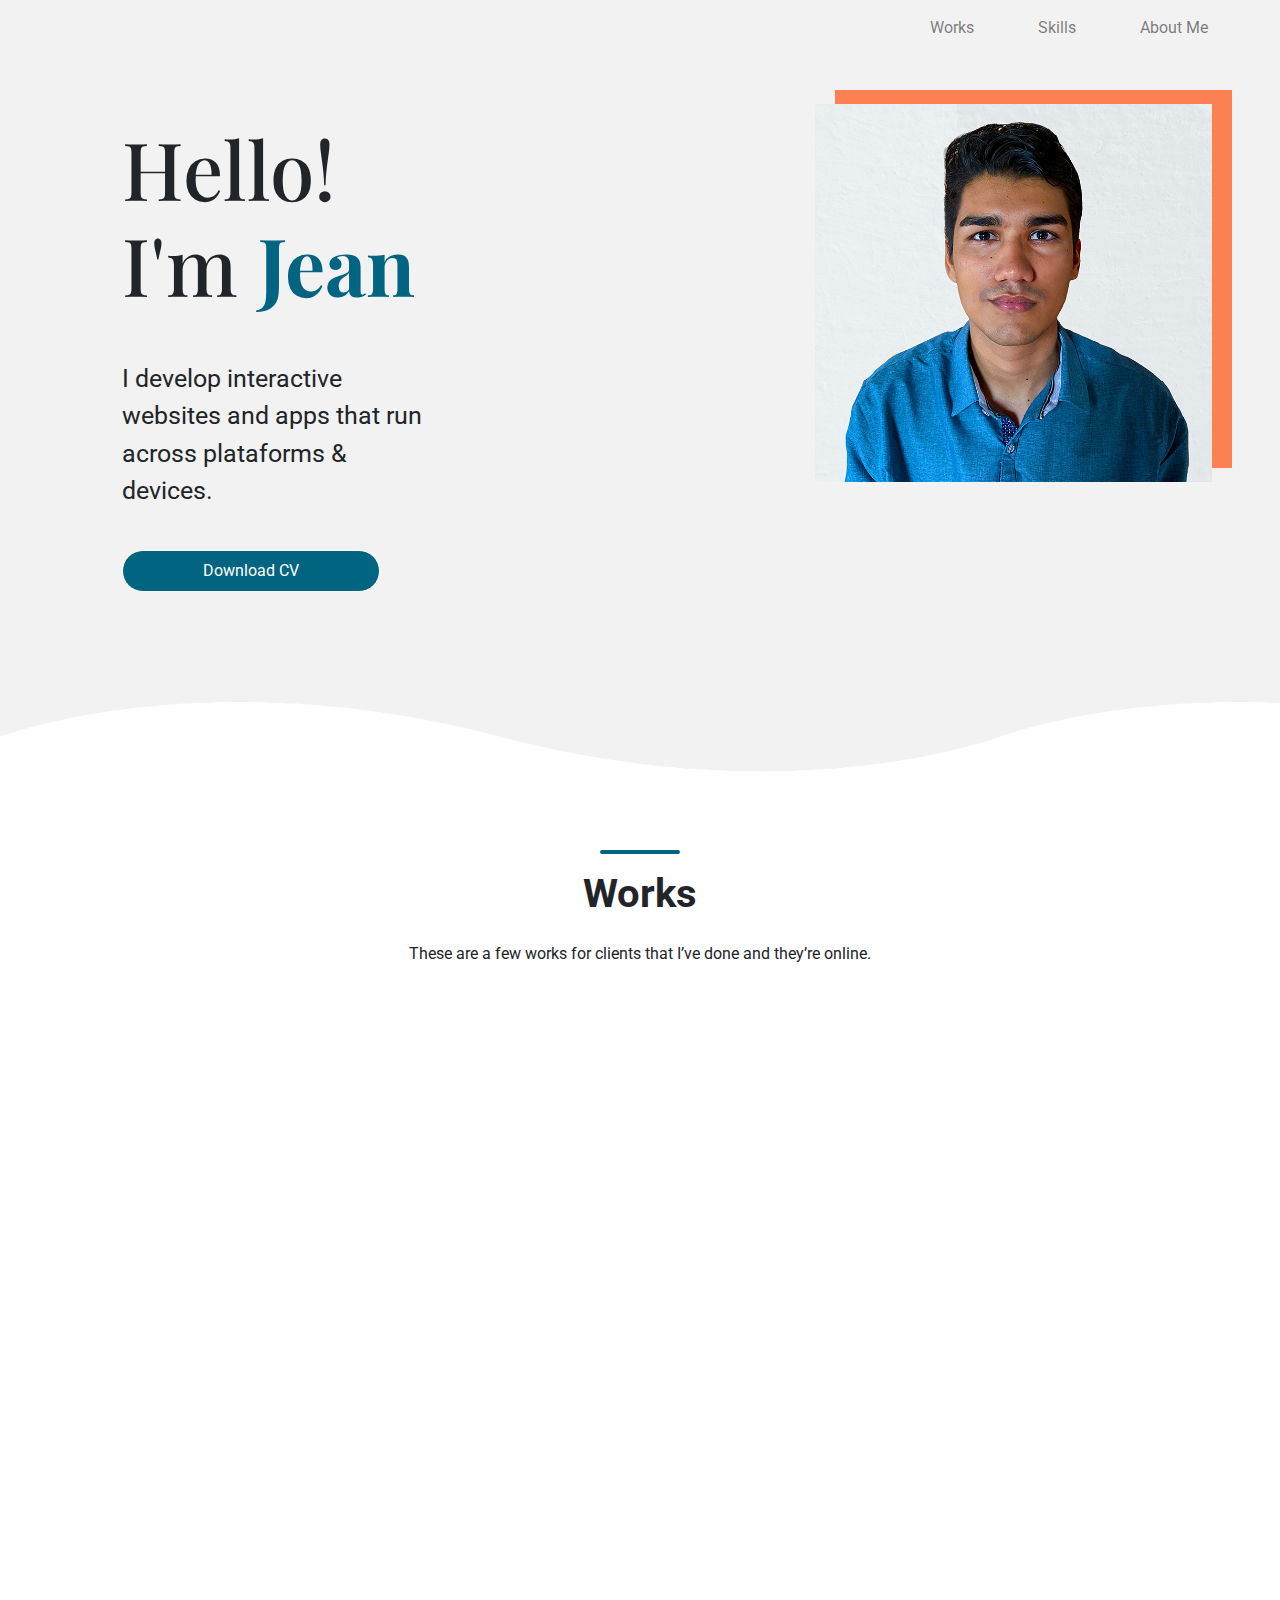
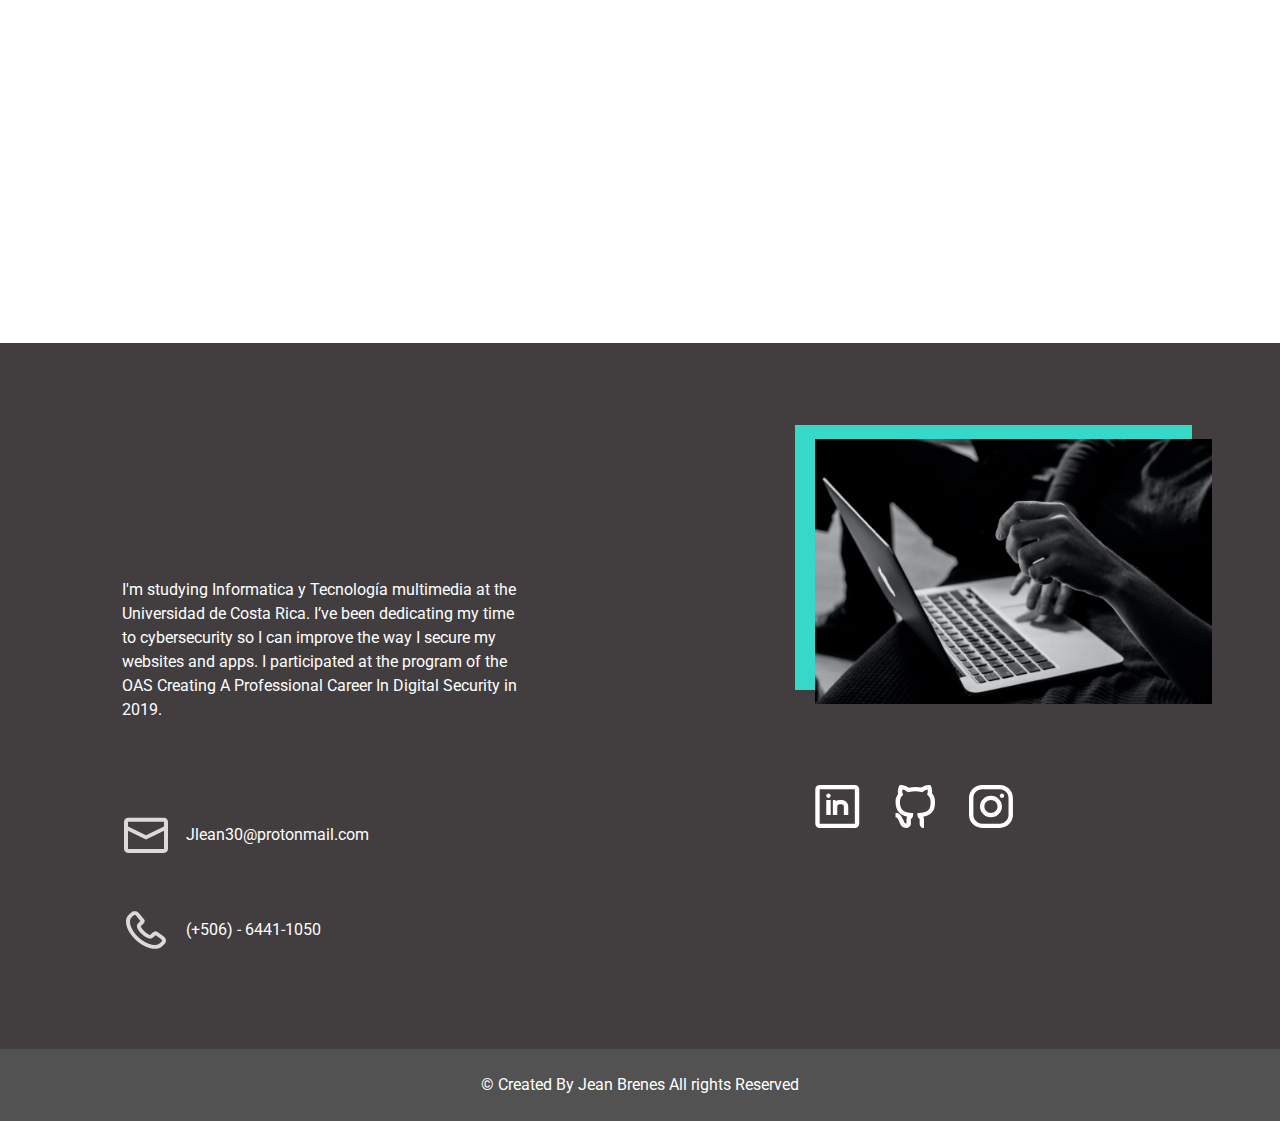
==== public/index.html @ 35220d1b "firebase hosting added" ====
<!DOCTYPE html>
<html lang="en">
<head>
  <meta charset="UTF-8" />
  <meta name="viewport" content="width=device-width, initial-scale=1.0" />
  <meta http-equiv="X-UA-Compatible" content="ie=edge" />
  <meta name="”robots”" content="index, follow" />
  <meta name="author" content="Jean Brenes" />
  <meta name="description"
    content="This is my portfolio website, my name is Jean Brenes and I'm a web and apps developer" />
  <link rel="stylesheet"  href="https://stackpath.bootstrapcdn.com/bootstrap/4.3.1/css/bootstrap.min.css" />
  <link rel="stylesheet"  href="https://cdnjs.cloudflare.com/ajax/libs/animate.css/3.7.2/animate.min.css" />
  <link rel="stylesheet" href="./styles/main.min.css" />
  <title>Jean Brenes - Portfolio</title>

<body>
  <header>
    <nav class="navbar navbar-expand-lg navbar-light">
      <button class="navbar-toggler" type="button" data-toggle="collapse" data-target="#navbarNav"
        aria-controls="navbarNav" aria-expanded="false" aria-label="Toggle navigation">
        <span class="navbar-toggler-icon"></span>
      </button>
      <div class="collapse navbar-collapse flex-row-reverse" id="navbarNav">
        <ul class="navbar-nav">
          <li class="nav-item mr-5">
            <a class="nav-link" href="#works">Works</a>
          </li>
          <li class="nav-item mr-5">
            <a class="nav-link" href="#skills">Skills</a>
          </li>
          <li class="nav-item mr-5">
            <a class="nav-link" href="#aboutme">About Me</a>
          </li>
        </ul>
      </div>
    </nav>
    <section class="container-fluid wow fadeIn">
      <div class="row flex-wrap mt-5 pb-5">
        <div class="order-2 order-md-1 col-12 col-md-6 justify-content-md-start offset-md-1">
          <div class="portfolio-name">
            <div>
              <div class="d-sm-none position-absolute dot"></div>
              <h1 class="position-relative text-left p-3 p-md-0 mt-3">
                Hello! <br />
                I'm <span>Jean</span>
              </h1>
            </div>

            <p class="col-12 col-md-8 col-lg-6 p-sm-3 p-md-0 mt-2 mt-md-5 text-left">
              I develop interactive websites and apps that run across
              plataforms & devices.
            </p>
            <div class="text-center text-md-left">
              <a href="./documents/jeanbrenescv.pdf" class="mt-4 btn btn-primary ">Download CV</a>
            </div>
          </div>
        </div>
        <div class="order-1 order-md-2 col-10 col-md-4 mx-auto">
          <div>
            <img src="./assets/profile.jpg" class="img-fluid box-orange" alt="portrait image" />
          </div>
        </div>
      </div>
    </section>
    <div class="header-wave">
      <div class="wave"></div>
    </div>
  </header>
  <section class="container-fluid works-section" id="works">
    <div class="mt-5">
      <h2 class="text-center section-title">Works</h2>
      <p class="col-10 col-md-8 col-lg-6 text-center mx-auto mt-4">
        These are a few works for clients that I’ve done and they’re online.
      </p>
    </div>
    <div class="container-fluid cards-section mt-5 mx-auto pb-5">
      <div class="row justify-content-center">
        <div class="card-deck flex-wrap">
          <div class="col-sm-12 col-md-6 col-lg-4 card-works wow fadeIn" data-wow-duration="1s">
            <a href="https://barberiaclandestina.com">
              <div class="col-sm-12 card m-0 mb-4">
                <img class="card-img-top" src="./assets/barberia.jpg" alt="barberia clandestina project" />
                <div class="card-body p-3 pt-3 text-center">
                  <h5 class="card-title">Barberia Clandestina</h5>
                </div>
              </div>
            </a>
          </div>
          <div class="col-sm-12 col-md-6 col-lg-4 card-works wow fadeIn" data-wow-duration="1s">
            <a href="http://18.189.146.142/">
              <div class="col-sm-12 card m-0 mb-4 shadow-lg-none" data-wow-duration="1s">
                <img class="card-img-top" src="./assets/itm.jpg" alt="Itm website project" />
                <div class="card-body p-3 pt-3 text-center">
                  <h5 class="card-title">ITM Website</h5>
                </div>
              </div>
            </a>
          </div>
          <div class="col-sm-12 col-md-12 col-lg-4 card-works wow fadeIn" data-wow-duration="1s">
            <a href="https://gusticoslomel.com">
              <div class="col-sm-12 card m-0 mb-4 shadow-lg-none">
                <img class="card-img-top" src="./assets/gusticos.jpg" alt="barberia clandestina project" />
                <div class="card-body p-3 pt-3 text-center">
                  <h5 class="card-title">Gusticos Lomel Restaurant</h5>
                </div>
              </div>
            </a>
          </div>
        </div>
      </div>
    </div>
  </section>
  <section class="container-fluid skills-section py-5 wow slideInUp" id="skills">
    <h2 class="text-center section-title section-title--orange">Skills</h2>
    <div class="container d-flex justify-content-lg-center col-sm-10 col-md-10 flex-wrap mt-5 pb-2">
      <div class="col-6 col-sm-6 col-md-3 col-lg-2 skills-item item-hover">
        <button>
          <img src="./assets/html.svg" alt="html5 icon" class="w-100 p-2" />
        </button>
      </div>
      <div class="col-6 col-sm-6 col-md-3 col-lg-2 skills-item item-hover">
        <button>
          <img src="./assets/css3-alt-brands.svg" alt="css3 icon" class="w-100" />
        </button>
      </div>
      <div class="col-6 col-sm-6 col-md-3 col-lg-2 skills-item item-hover">
        <button>
          <img src="./assets/node-js-brands.svg" alt="nodejs icon" class="w-100" />
        </button>
      </div>
      <div class="col-6 col-sm-6 col-md-3 col-lg-2 skills-item item-hover">
        <button>
          <img src="./assets/laravel-brands.svg" alt="laravel icon" class="w-100" />
        </button>
      </div>
      <div class="col-6 col-sm-6 col-md-3 col-lg-2 mr-lg-3 skills-item item-hover">
        <button>
          <img src="./assets/linux-brands.svg" alt="linux icon" class="w-100" />
        </button>
      </div>
      <div class="col-6 col-sm-6 col-md-3 col-lg-2 skills-item item-hover">
        <button>
          <img src="./assets/js-brands.svg" alt="javascript icon" class="w-100" />
        </button>
      </div>
      <div class="col-6 col-sm-6 col-md-3 col-lg-2 skills-item item-hover">
        <button>
          <img src="./assets/wordpress.svg" alt="wordpress icon" class="w-100" />
        </button>
      </div>
      <div class="col-6 col-sm-6 col-md-3 col-lg-2 skills-item item-hover">
        <button>
          <img src="./assets/react-brands.svg" alt="react icon" class="w-100" />
        </button>
      </div>
      <div class="col-6 col-sm-6 col-md-3 col-lg-2 skills-item item-hover">
        <button>
          <img src="./assets/php-brands.svg" alt="php icon" class="w-100" />
        </button>
      </div>
      <div class="col-6 col-sm-6 col-md-3 col-lg-2 skills-item item-hover">
        <button>
          <img src="./assets/drupal-brands.svg" alt="drupal icon" class="w-100" />
        </button>
      </div>
    </div>
  </section>
  <footer>
    <section class="container-fluid aboutme-section py-5" id="aboutme">
      <div class="row flex-wrap mt-5 pb-5">
        <div class="order-2 order-lg-0 col-12 col-md-12 col-lg-6 justify-content-md-start offset-md-1">
          <h2 class="text-md-left p-3 p-lg-0 mt-4 wow fadeIn">
            About Me
          </h2>
          <p class="col-12 col-md-8 col-lg-8 p-sm-3 p-md-0 mt-md-5 text-left">
            I'm studying Informatica y Tecnología multimedia at the
            Universidad de Costa Rica. I’ve been dedicating my time to
            cybersecurity so I can improve the way I secure my websites and
            apps. I participated at the program of the OAS Creating A
            Professional Career In Digital Security in 2019.
          </p>
          <h3 class="text-left p-3 p-lg-0 wow fadeIn mt-4">
            Contact me
          </h3>
          <div class="d-flex flex-wrap aboutme-contacme">
            <div class="col-10 mb-5 mt-4 p-3 p-lg-0">
              <a href="mailto:jlean30@protonmail.com" class="flex-row d-flex align-items-center text-white"><img
                  src="./assets/mail.svg" alt="mail icon" class="mr-3" />
                <p class="mb-0 mt-0">Jlean30@protonmail.com</p>
              </a>
            </div>
            <div class="col-10 p-3 p-lg-0">
              <a href="tel:+50664411050" class="flex-row d-flex align-items-center text-white"><img
                  src="./assets/call-phone.svg" alt="phone icon" class="mr-3" />
                <p class="mb-0 mt-0">(+506) - 6441-1050</p>
              </a>
            </div>
          </div>
        </div>
        <div class="col-10 col-md-10 col-lg-4 mx-auto">
          <div class="order-1 order-lg-2 aboutme-image">
            <img src="./assets/aboutme.jpg" class="img-fluid box-light-blue" alt="Contacme image" />
          </div>
          <div class="aboutme-socialmedias">
            <h3 class="d-none d-md-flex text-left wow fadeIn mt-4">
              Social Medias
            </h3>
            <div class="col-10 col-md-6 mx-auto mx-md-0 mt-4 d-flex justify-content-between p-0">
              <a href="https://www.linkedin.com/in/jean-carlos-brenes-z%C3%BA%C3%B1iga-1bb07b184/"
                class="item-hover"><img src="./assets/linkedin.svg" alt="linkedin icon" /></a>
              <a href="https://github.com/JLean30/" class="item-hover"><img src="./assets/github.svg"
                  alt="github icon" /></a>
              <a href="https://www.instagram.com/jlean30/" class="item-hover"><img src="./assets/instagram.svg"
                  alt="instagram icon" /></a>
            </div>
          </div>
        </div>
      </div>
    </section>
    <div class="copyrights">
      <p class="text-white text-center py-4 mb-0">
        © Created By Jean Brenes All rights Reserved
      </p>
    </div>
  </footer>
  <script src="https://code.jquery.com/jquery-3.5.1.min.js"
    integrity="sha256-9/aliU8dGd2tb6OSsuzixeV4y/faTqgFtohetphbbj0=" crossorigin="anonymous"></script>
  <script src="https://cdnjs.cloudflare.com/ajax/libs/wow/1.1.2/wow.min.js"></script>
  <script defer src="https://stackpath.bootstrapcdn.com/bootstrap/4.4.1/js/bootstrap.min.js"></script>
  <!-- Global site tag (gtag.js) - Google Analytics -->
  <script rel="preconnect" async src="https://www.googletagmanager.com/gtag/js?id=UA-165575135-1"></script>
  <script>
    window.dataLayer = window.dataLayer || [];
    function gtag() {
      dataLayer.push(arguments);
    }
    gtag("js", new Date());
    gtag("config", "UA-165575135-1");
  </script>
  <script>
    new WOW().init();
  </script>
</body>
</html>
---- public/styles/main.min.css ----
@import url(https://fonts.googleapis.com/css2?family=Roboto&display=swap);@import url(https://fonts.googleapis.com/css2?family=Playfair+Display&display=swap);body,html{scroll-behavior:smooth;font-family:Roboto,sans-serif}header{background-color:#f2f2f2}header h1{font-size:5em;font-family:'Playfair Display',serif;z-index:1}@media (max-width:576px){header h1{font-size:3em}}header h1 span{color:#016481;font-weight:bolder}header p{font-size:1.56em}@media (max-width:576px){header p{font-size:1.3em}}header .btn{border-radius:2rem;padding:.5em 5em;background-color:#016481!important;border-color:unset!important;-webkit-transition:all .2s linear;transition:all .2s linear}header .btn:hover{background-color:#044357!important}header .header-wave{margin:0;padding:0;position:relative;width:100%;height:18vh;bottom:0;overflow:hidden}header .header-wave .wave{position:absolute;bottom:0;left:0;width:100%;height:100px;background:url(../assets/wave.png);background-size:1000px 100px;-webkit-animation:wave-animation 15s linear infinite;animation:wave-animation 15s linear infinite}@media (max-width:576px){header .header-wave .wave{-webkit-animation-duration:8s;animation-duration:8s}}.works-section h2{font-size:2.5em;font-weight:700}@media (max-width:576px){.works-section .card-deck{-webkit-box-orient:horizontal!important;-webkit-box-direction:normal!important;-ms-flex-direction:row!important;flex-direction:row!important}}@media (max-width:768px){.works-section .card-deck{-webkit-box-orient:horizontal!important;-webkit-box-direction:normal!important;-ms-flex-direction:row!important;flex-direction:row!important}}.works-section .card-deck .card-works a{color:#423e3f}.works-section .card-deck .card-works a:hover{-webkit-text-decoration-color:#36d9c8;text-decoration-color:#36d9c8}.works-section .card-deck .card-works .card{border:none!important;padding:0!important}@media (max-width:768px){.works-section .card-deck .card-works .card{-webkit-box-shadow:0 .125rem .25rem rgba(0,0,0,.075)!important;box-shadow:0 .125rem .25rem rgba(0,0,0,.075)!important}}.works-section .card-deck .card-works .card .card-img-top{height:20em;-o-object-fit:cover;object-fit:cover;-o-object-position:top;object-position:top;-webkit-transition:all .3s ease-out;transition:all .3s ease-out}.works-section .card-deck .card-works .card .card-img-top:hover{height:25em;opacity:.8}@media (max-width:576px){.works-section .card-deck .card-works .card .card-img-top{height:11em}}@media (max-width:768px){.works-section .card-deck .card-works .card .card-img-top{height:23em}}.skills-section{background-color:#f5f5f5}.skills-section .skills-item{margin-bottom:1em}.skills-section .skills-item button{cursor:unset;width:inherit;background:unset!important;border:0;padding:0}.skills-section .skills-item img{height:103px;-o-object-fit:scale-down;object-fit:scale-down}.aboutme-section{color:#fff;background-color:#423e3f}.aboutme-section h2{font-size:3.5em}@media (max-width:576px){.aboutme-section h2{font-size:2.5em}}.aboutme-section h3{color:#36d9c8}.aboutme-section .aboutme-image img{position:relative;z-index:1;width:30em}.aboutme-section .aboutme-contacme img{width:3em}.dot{height:13em;width:13em;left:-23px;background-color:#36d9c8;opacity:.4;border-radius:50%;z-index:0}@media (max-width:576px){.dot{display:none}}.item-hover:hover{opacity:.8}.box-orange{-webkit-box-shadow:20px -14px 0 0 #fd8052;box-shadow:20px -14px 0 0 #fd8052}.box-light-blue{-webkit-box-shadow:-20px -14px 0 0 #36d9c8;box-shadow:-20px -14px 0 0 #36d9c8}.section-title::before{content:"";display:block;width:2em;background-color:#016481;height:4px;border-radius:.5rem;margin:0 auto .4em}.section-title--orange::before{background-color:#fd8052}.copyrights{background-color:#525252}@-webkit-keyframes wave-animation{0%{background-position-x:0}100%{background-position-x:1000px}}@keyframes wave-animation{0%{background-position-x:0}100%{background-position-x:1000px}}
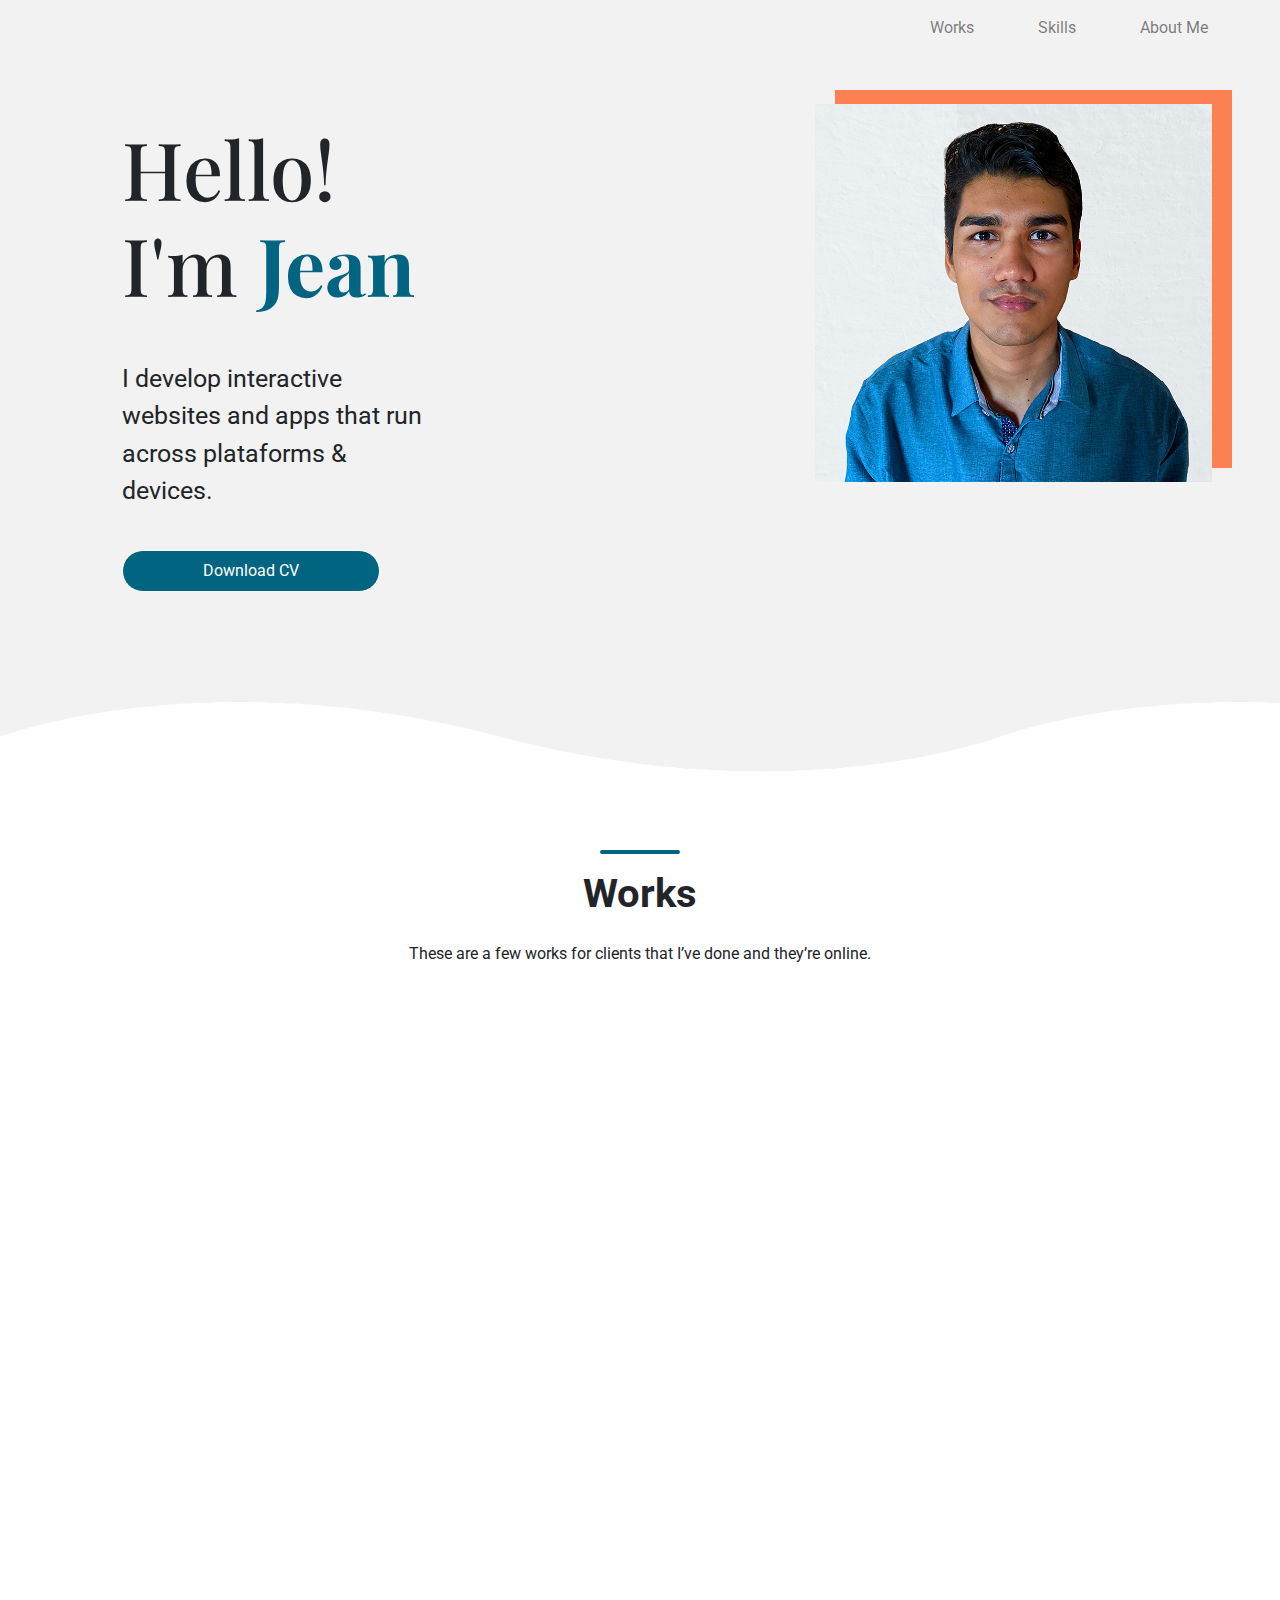
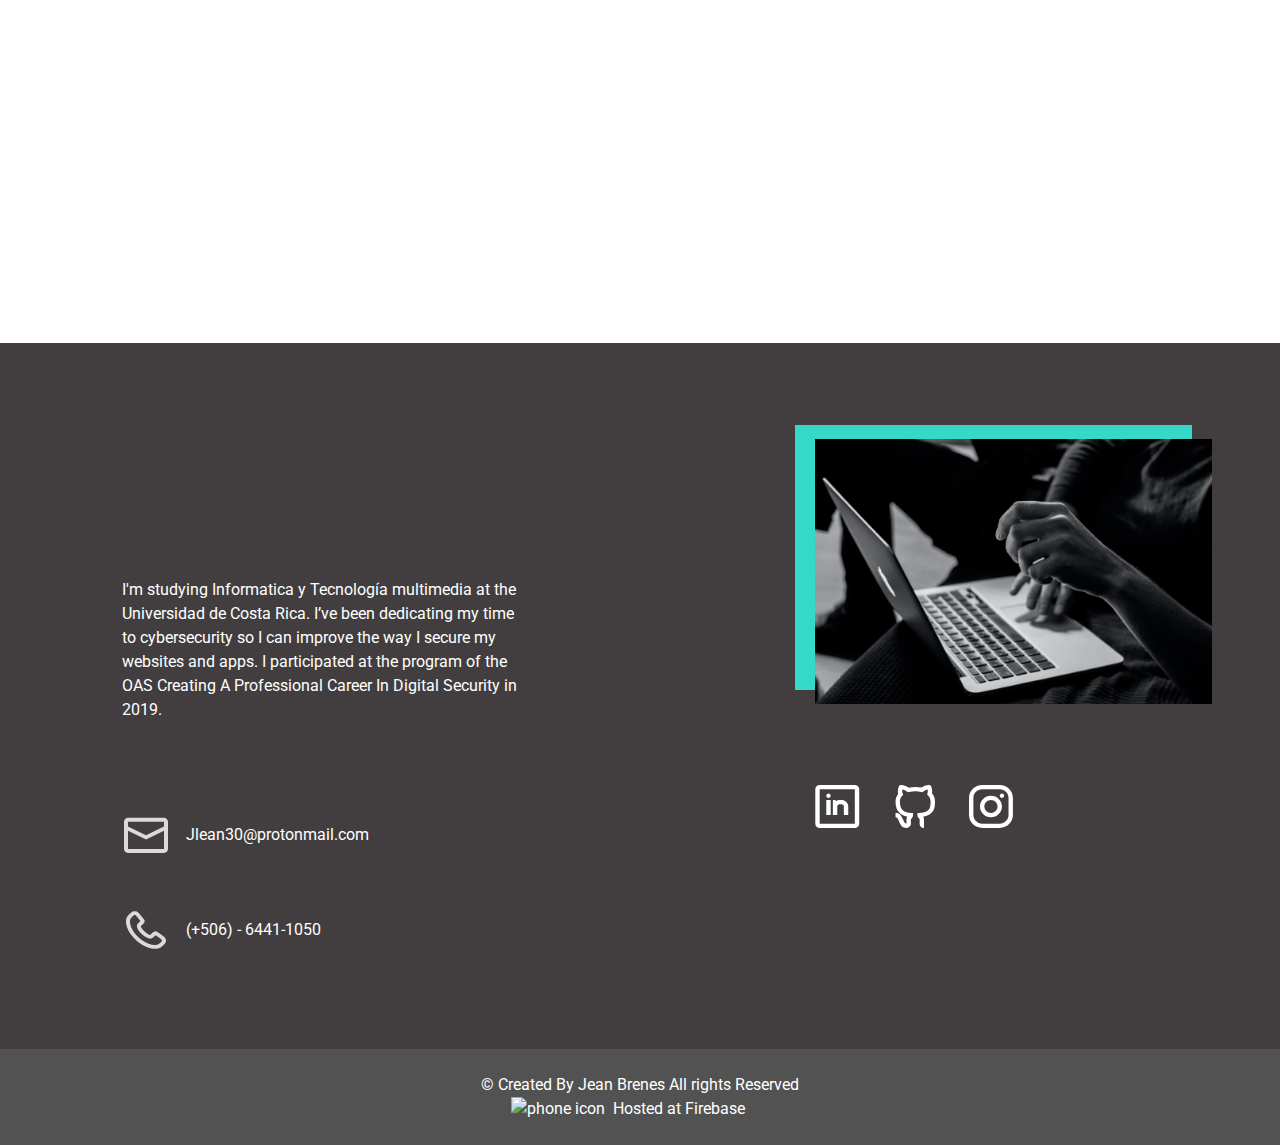
==== commit 68823eb2: "remove min" ====
--- a/public/index.html
+++ b/public/index.html
@@ -10,7 +10,7 @@
     content="This is my portfolio website, my name is Jean Brenes and I'm a web and apps developer" />
   <link rel="stylesheet"  href="https://stackpath.bootstrapcdn.com/bootstrap/4.3.1/css/bootstrap.min.css" />
   <link rel="stylesheet"  href="https://cdnjs.cloudflare.com/ajax/libs/animate.css/3.7.2/animate.min.css" />
-  <link rel="stylesheet" href="./styles/main.min.css" />
+  <link rel="stylesheet" href="./styles/main.css" />
   <title>Jean Brenes - Portfolio</title>
 
 <body>
@@ -217,10 +217,14 @@
         </div>
       </div>
     </section>
-    <div class="copyrights">
-      <p class="text-white text-center py-4 mb-0">
+    <div class="copyrights py-4">
+      <p class="text-white text-center mb-0">
         © Created By Jean Brenes All rights Reserved
       </p>
+      <div class="flex-row d-flex align-items-center text-white justify-content-center justify-lg-content-end">
+        <img src="./assets/firebaseicon.svg" alt="phone icon" class="mr-2" />
+        <p class="mb-0 mt-0 mr-4">Hosted at Firebase</p>
+      </div>
     </div>
   </footer>
   <script src="https://code.jquery.com/jquery-3.5.1.min.js"
--- a/public/styles/main.css
+++ b/public/styles/main.css
@@ -0,0 +1,299 @@
+/*fonts
+font-family: 'Roboto ', sans-serif;
+font-family: 'Playfair', sans-serif;
+*/
+@import url("https://fonts.googleapis.com/css2?family=Roboto&display=swap");
+@import url("https://fonts.googleapis.com/css2?family=Playfair+Display&display=swap");
+/*color pages*/
+/*
+    Break Points
+*/
+/*reset bootstrapp*/
+html,
+body {
+  scroll-behavior: smooth;
+  font-family: 'Roboto', sans-serif;
+}
+
+header {
+  background-color: #F2F2F2;
+}
+
+header h1 {
+  font-size: 5em;
+  font-family: 'Playfair Display', serif;
+  z-index: 1;
+}
+
+@media (max-width: 576px) {
+  header h1 {
+    font-size: 3em;
+  }
+}
+
+header h1 span {
+  color: #016481;
+  font-weight: bolder;
+}
+
+header p {
+  font-size: 1.56em;
+}
+
+@media (max-width: 576px) {
+  header p {
+    font-size: 1.3em;
+  }
+}
+
+header .btn {
+  border-radius: 2rem;
+  padding: 0.5em 5em;
+  background-color: #016481 !important;
+  border-color: unset !important;
+  -webkit-transition: all .2s linear;
+  transition: all .2s linear;
+}
+
+header .btn:hover {
+  background-color: #044357 !important;
+}
+
+header .header-wave {
+  margin: 0;
+  padding: 0;
+  position: relative;
+  width: 100%;
+  height: 18vh;
+  bottom: 0;
+  overflow: hidden;
+}
+
+header .header-wave .wave {
+  position: absolute;
+  bottom: 0;
+  left: 0;
+  width: 100%;
+  height: 100px;
+  background: url("../assets/wave.png");
+  background-size: 1000px 100px;
+  -webkit-animation: wave-animation 15s linear infinite;
+          animation: wave-animation 15s linear infinite;
+}
+
+@media (max-width: 576px) {
+  header .header-wave .wave {
+    -webkit-animation-duration: 8s;
+            animation-duration: 8s;
+  }
+}
+
+/*works section*/
+.works-section h2 {
+  font-size: 2.5em;
+  font-weight: bold;
+}
+
+@media (max-width: 576px) {
+  .works-section .card-deck {
+    -webkit-box-orient: horizontal !important;
+    -webkit-box-direction: normal !important;
+        -ms-flex-direction: row !important;
+            flex-direction: row !important;
+  }
+}
+
+@media (max-width: 768px) {
+  .works-section .card-deck {
+    -webkit-box-orient: horizontal !important;
+    -webkit-box-direction: normal !important;
+        -ms-flex-direction: row !important;
+            flex-direction: row !important;
+  }
+}
+
+.works-section .card-deck .card-works a {
+  color: #423E3F;
+}
+
+.works-section .card-deck .card-works a:hover {
+  -webkit-text-decoration-color: #36D9C8;
+          text-decoration-color: #36D9C8;
+}
+
+.works-section .card-deck .card-works .card {
+  border: none !important;
+  padding: 0 !important;
+}
+
+@media (max-width: 768px) {
+  .works-section .card-deck .card-works .card {
+    -webkit-box-shadow: 0 0.125rem 0.25rem rgba(0, 0, 0, 0.075) !important;
+            box-shadow: 0 0.125rem 0.25rem rgba(0, 0, 0, 0.075) !important;
+  }
+}
+
+.works-section .card-deck .card-works .card .card-img-top {
+  height: 20em;
+  -o-object-fit: cover;
+     object-fit: cover;
+  -o-object-position: top;
+     object-position: top;
+  -webkit-transition: all .3s ease-out;
+  transition: all .3s ease-out;
+}
+
+.works-section .card-deck .card-works .card .card-img-top:hover {
+  height: 25em;
+  opacity: 0.8;
+}
+
+@media (max-width: 576px) {
+  .works-section .card-deck .card-works .card .card-img-top {
+    height: 11em;
+  }
+}
+
+@media (max-width: 768px) {
+  .works-section .card-deck .card-works .card .card-img-top {
+    height: 23em;
+  }
+}
+
+/*Skills section*/
+.skills-section {
+  background-color: #F5F5F5;
+}
+
+.skills-section .skills-item {
+  margin-bottom: 1em;
+}
+
+.skills-section .skills-item button {
+  cursor: unset;
+  width: inherit;
+  background: unset !important;
+  border: 0;
+  padding: 0;
+}
+
+.skills-section .skills-item img {
+  height: 103px;
+  -o-object-fit: scale-down;
+     object-fit: scale-down;
+}
+
+/*About me Section*/
+.aboutme-section {
+  color: white;
+  background-color: #423E3F;
+}
+
+.aboutme-section h2 {
+  font-size: 3.5em;
+}
+
+@media (max-width: 576px) {
+  .aboutme-section h2 {
+    font-size: 2.5em;
+  }
+}
+
+.aboutme-section h3 {
+  color: #36D9C8;
+}
+
+.aboutme-section .aboutme-image img {
+  position: relative;
+  z-index: 1;
+  width: 30em;
+}
+
+.aboutme-section .aboutme-contacme img {
+  width: 3em;
+}
+
+/*components*/
+.dot {
+  height: 13em;
+  width: 13em;
+  left: -23px;
+  background-color: #36D9C8;
+  opacity: 0.4;
+  border-radius: 50%;
+  z-index: 0;
+}
+
+@media (max-width: 576px) {
+  .dot {
+    display: none;
+  }
+}
+
+.item-hover:hover {
+  opacity: 0.8;
+}
+
+/*
+  .rect{
+    background-color: $orange;
+    width: 19vw;
+    top: -14px;
+    right: -7px;
+    height: 54vh;
+    z-index: 0;
+    @media(max-width: $break-small){
+      
+            width: 51vw;
+            right: 1px;
+            height: 47vh;
+  
+    }
+
+}*/
+.box-orange {
+  -webkit-box-shadow: 20px -14px 0px 0px #FD8052;
+          box-shadow: 20px -14px 0px 0px #FD8052;
+}
+
+.box-light-blue {
+  -webkit-box-shadow: -20px -14px 0px 0px #36D9C8;
+          box-shadow: -20px -14px 0px 0px #36D9C8;
+}
+
+.section-title::before {
+  content: "";
+  display: block;
+  width: 2em;
+  background-color: #016481;
+  height: 4px;
+  border-radius: .5rem;
+  margin: 0 auto .4em;
+}
+
+.section-title--orange::before {
+  background-color: #FD8052;
+}
+
+.copyrights {
+  background-color: #525252;
+}
+
+/*animateions */
+@-webkit-keyframes wave-animation {
+  0% {
+    background-position-x: 0;
+  }
+  100% {
+    background-position-x: 1000px;
+  }
+}
+@keyframes wave-animation {
+  0% {
+    background-position-x: 0;
+  }
+  100% {
+    background-position-x: 1000px;
+  }
+}
+/*# sourceMappingURL=main.css.map */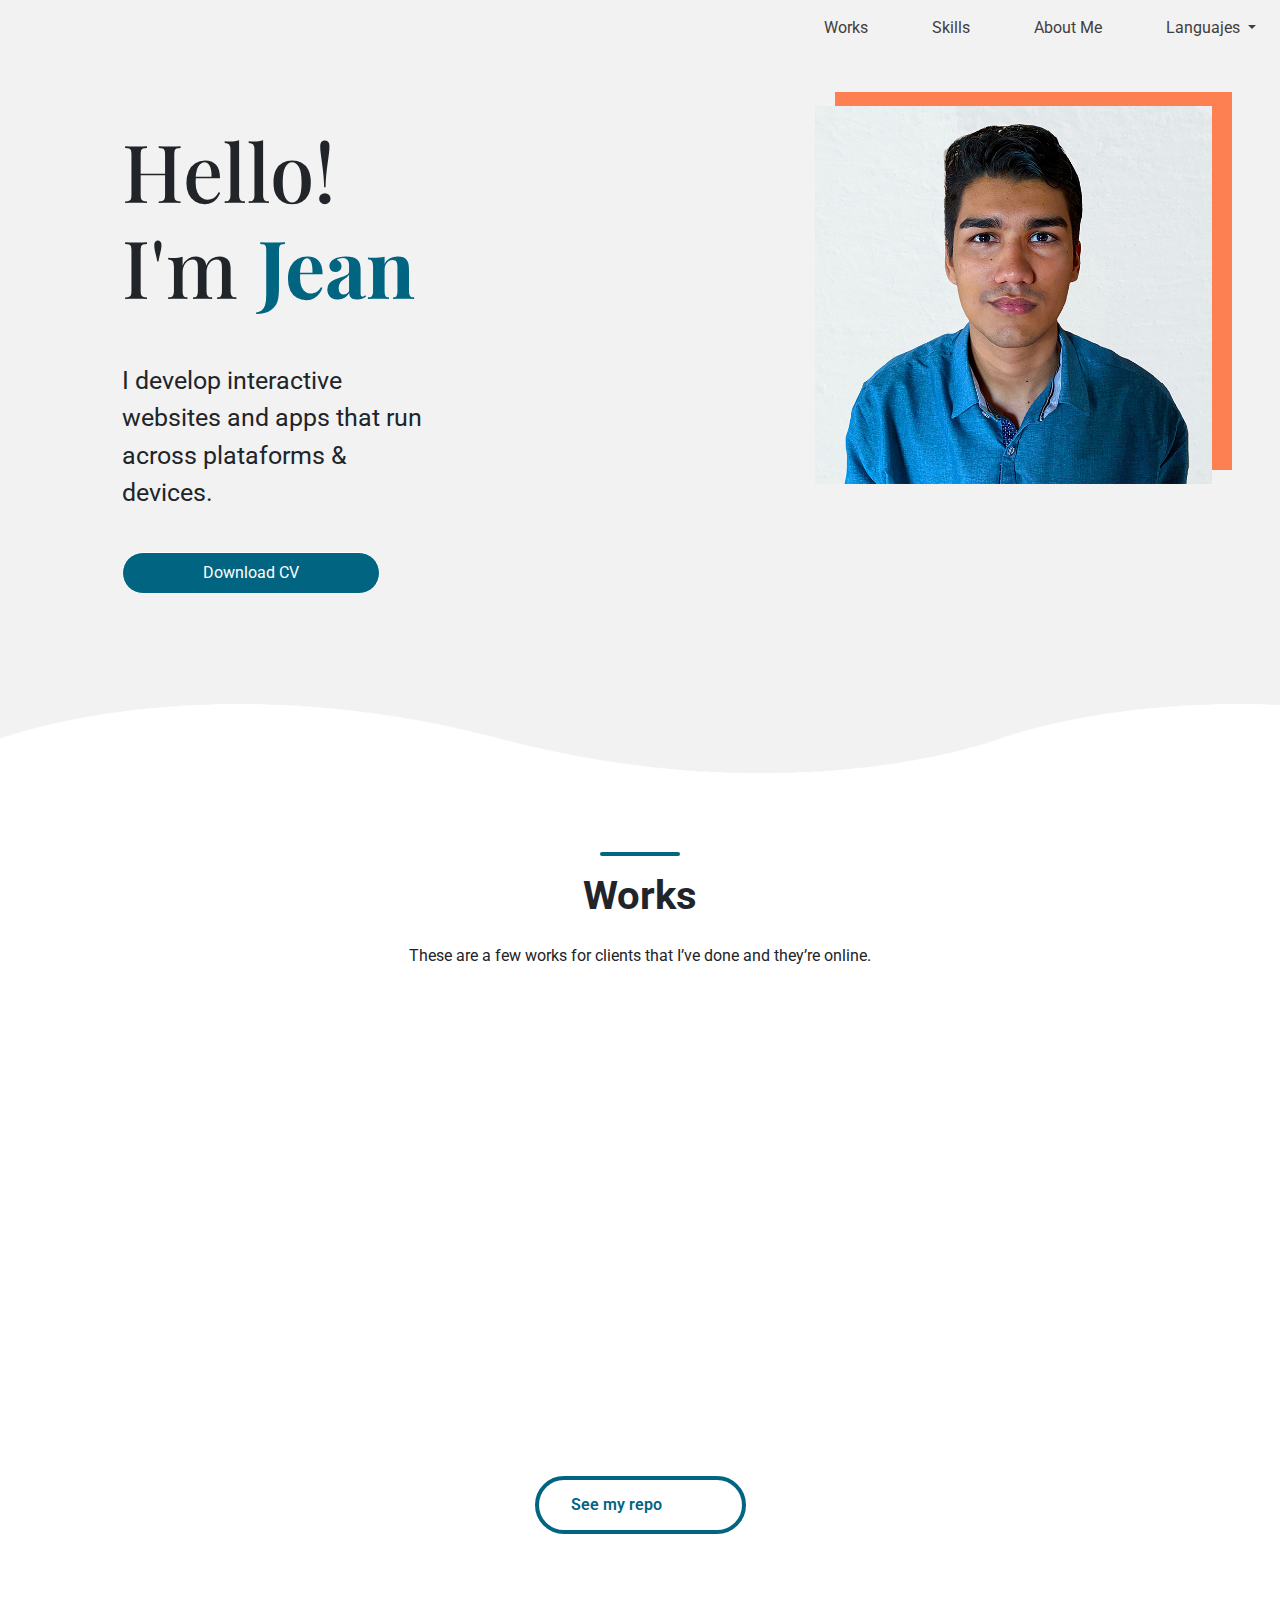
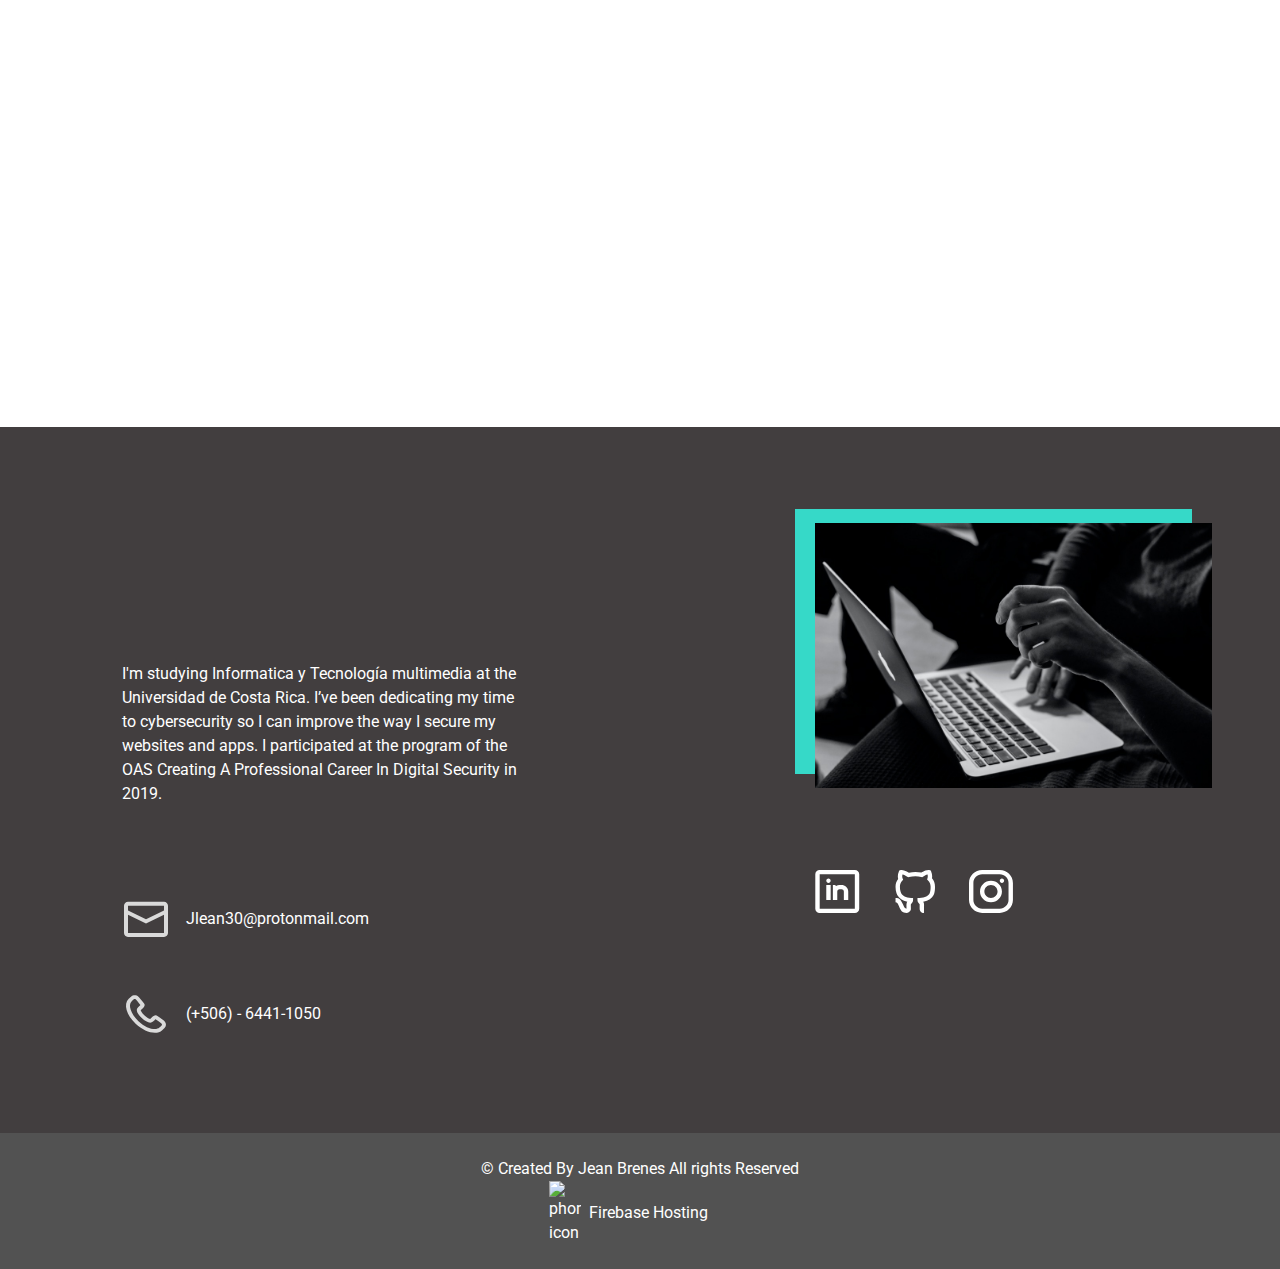
==== commit a5da814f: "spanish version with a few more changes" ====
--- a/public/index.html
+++ b/public/index.html
@@ -1,5 +1,6 @@
 <!DOCTYPE html>
 <html lang="en">
+
 <head>
   <meta charset="UTF-8" />
   <meta name="viewport" content="width=device-width, initial-scale=1.0" />
@@ -7,10 +8,10 @@
   <meta name="”robots”" content="index, follow" />
   <meta name="author" content="Jean Brenes" />
   <meta name="description"
-    content="This is my portfolio website, my name is Jean Brenes and I'm a web and apps developer" />
-  <link rel="stylesheet"  href="https://stackpath.bootstrapcdn.com/bootstrap/4.3.1/css/bootstrap.min.css" />
-  <link rel="stylesheet"  href="https://cdnjs.cloudflare.com/ajax/libs/animate.css/3.7.2/animate.min.css" />
-  <link rel="stylesheet" href="./styles/main.css" />
+    content="Hello!, I'm Jean Brenes a web and apps developer, passionate for cibersecurity. Check all my works!" />
+  <link rel="stylesheet" href="https://stackpath.bootstrapcdn.com/bootstrap/4.3.1/css/bootstrap.min.css" />
+  <link rel="stylesheet" href="https://cdnjs.cloudflare.com/ajax/libs/animate.css/3.7.2/animate.min.css" />
+  <link rel="stylesheet" href="./styles/main.min.css" />
   <title>Jean Brenes - Portfolio</title>
 
 <body>
@@ -31,6 +32,16 @@
           <li class="nav-item mr-5">
             <a class="nav-link" href="#aboutme">About Me</a>
           </li>
+          <li class="nav-item dropdown">
+            <a class="nav-link dropdown-toggle" href="#" id="navbarDropdown" role="button"
+                data-toggle="dropdown" aria-haspopup="true" aria-expanded="false">
+                Languajes
+            </a>
+            <div class="dropdown-menu" aria-labelledby="navbarDropdown">
+                <a class="dropdown-item" href="/index-es.html">Spanish</a>
+                <a class="dropdown-item" href="#">English</a>
+            </div>
+        </li>
         </ul>
       </div>
     </nav>
@@ -107,6 +118,10 @@
             </a>
           </div>
         </div>
+      </div>
+      <div class="d-flex justify-content-center">
+        <a href="http://github.com/jlean30" class="d-flex mt-4 btn btn-primary align-items-center btn-repo">See my repo
+          <div class="github-icon ml-2"></div></a>
       </div>
     </div>
   </section>
@@ -184,8 +199,8 @@
           </h3>
           <div class="d-flex flex-wrap aboutme-contacme">
             <div class="col-10 mb-5 mt-4 p-3 p-lg-0">
-              <a href="mailto:jlean30@protonmail.com" class="flex-row d-flex align-items-center text-white"><img
-                  src="./assets/mail.svg" alt="mail icon" class="mr-3" />
+              <a href="mailto:jlean30@protonmail.com" class="flex-row d-flex align-items-center text-white"
+                target="_blank" rel="noopener noreferrer"><img src="./assets/mail.svg" alt="mail icon" class="mr-3" />
                 <p class="mb-0 mt-0">Jlean30@protonmail.com</p>
               </a>
             </div>
@@ -223,7 +238,7 @@
       </p>
       <div class="flex-row d-flex align-items-center text-white justify-content-center justify-lg-content-end">
         <img src="./assets/firebaseicon.svg" alt="phone icon" class="mr-2" />
-        <p class="mb-0 mt-0 mr-4">Hosted at Firebase</p>
+        <p class="mb-0 mt-0 mr-4">Firebase Hosting</p>
       </div>
     </div>
   </footer>
@@ -245,4 +260,5 @@
     new WOW().init();
   </script>
 </body>
+
 </html>--- a/public/styles/main.min.css
+++ b/public/styles/main.min.css
@@ -0,0 +1 @@
+@import url(https://fonts.googleapis.com/css2?family=Roboto&display=swap);@import url(https://fonts.googleapis.com/css2?family=Playfair+Display&display=swap);body,html{scroll-behavior:smooth;font-family:Roboto,sans-serif}header{background-color:#f2f2f2}header .nav-item .nav-link{color:#423e3f!important;opacity:1}header .nav-item .nav-link:hover{opacity:.8}header .nav-item::after{content:'';display:block;width:0;height:2px;background:#fd8052;-webkit-transition:width .3s;transition:width .3s}header .nav-item:hover::after{width:80%}@media (max-width:576px){header .nav-item:hover::after{width:15%}}@media (max-width:768px){header .nav-item:hover::after{width:15%}}header h1{font-size:5em;font-family:"Playfair Display",serif;z-index:1}@media (max-width:576px){header h1{font-size:3em}}header h1 span{color:#016481;font-weight:bolder}header p{font-size:1.56em}@media (max-width:576px){header p{font-size:1.3em}}header .btn{border-radius:2rem;padding:.5em 5em;background-color:#016481!important;border-color:unset!important;-webkit-transition:all .2s linear;transition:all .2s linear}header .btn:hover{background-color:#044357!important}header .header-wave{margin:0;padding:0;position:relative;width:100%;height:18vh;bottom:0;overflow:hidden}header .header-wave .wave{position:absolute;bottom:0;left:0;width:100%;height:100px;background:url(../assets/wave.png);background-size:1000px 100px;-webkit-animation:wave-animation 15s linear infinite;animation:wave-animation 15s linear infinite}@media (max-width:576px){header .header-wave .wave{-webkit-animation-duration:8s;animation-duration:8s}}.works-section h2{font-size:2.5em;font-weight:700}@media (max-width:576px){.works-section .card-deck{-webkit-box-orient:horizontal!important;-webkit-box-direction:normal!important;-ms-flex-direction:row!important;flex-direction:row!important}}@media (max-width:768px){.works-section .card-deck{-webkit-box-orient:horizontal!important;-webkit-box-direction:normal!important;-ms-flex-direction:row!important;flex-direction:row!important}}.works-section .card-deck .card-works a{color:#423e3f}.works-section .card-deck .card-works a:hover{-webkit-text-decoration-color:#36d9c8;text-decoration-color:#36d9c8}.works-section .card-deck .card-works .card{border:none!important;padding:0!important}@media (max-width:768px){.works-section .card-deck .card-works .card{-webkit-box-shadow:0 .125rem .25rem rgba(0,0,0,.075)!important;box-shadow:0 .125rem .25rem rgba(0,0,0,.075)!important}}.works-section .card-deck .card-works .card .card-img-top{height:20em;-o-object-fit:cover;object-fit:cover;-o-object-position:top;object-position:top;-webkit-transition:all .3s ease-out;transition:all .3s ease-out}.works-section .card-deck .card-works .card .card-img-top:hover{height:25em;opacity:.8}@media (max-width:576px){.works-section .card-deck .card-works .card .card-img-top{height:11em}}@media (max-width:768px){.works-section .card-deck .card-works .card .card-img-top{height:23em}}.works-section .btn-repo{background-color:transparent;color:#016481;padding:.6em 2em;border-radius:2em;font-weight:600;border:4px solid;-webkit-transition:all .3s ease 0s;transition:all .3s ease 0s}.works-section .btn-repo .github-icon{background-image:url(../assets/github-blue.svg);background-repeat:no-repeat;width:40px;background-size:contain;height:31px;background-position:center;-webkit-transition:all .3s ease 0s;transition:all .3s ease 0s}.works-section .btn-repo:hover{background-color:#016481;color:#fff}.works-section .btn-repo:active{background-color:#016481!important;border-color:#016481!important}.works-section .btn-repo:hover>.github-icon{background-image:url(../assets/github.svg)}.works-section .btn-repo:active>.github-icon{background-image:url(../assets/github.svg)}.skills-section{background-color:#f5f5f5}.skills-section .skills-item{margin-bottom:1em}.skills-section .skills-item button{cursor:unset;width:inherit;background:unset!important;border:0;padding:0}.skills-section .skills-item img{height:103px;-o-object-fit:scale-down;object-fit:scale-down}.aboutme-section{color:#fff;background-color:#423e3f}.aboutme-section h2{font-size:3.5em}@media (max-width:576px){.aboutme-section h2{font-size:2.5em}}.aboutme-section h3{color:#36d9c8}.aboutme-section .aboutme-image img{position:relative;z-index:1;width:30em}.aboutme-section .aboutme-contacme img{width:3em}.item-hover:hover{opacity:.8}.box-orange{-webkit-box-shadow:20px -14px 0 0 #fd8052;box-shadow:20px -14px 0 0 #fd8052}.box-light-blue{-webkit-box-shadow:-20px -14px 0 0 #36d9c8;box-shadow:-20px -14px 0 0 #36d9c8}.section-title::before{content:"";display:block;width:2em;background-color:#016481;height:4px;border-radius:.5rem;margin:0 auto .4em}.section-title--orange::before{background-color:#fd8052}.copyrights{background-color:#525252}.copyrights img{width:2em}@-webkit-keyframes wave-animation{0%{background-position-x:0}100%{background-position-x:1000px}}@keyframes wave-animation{0%{background-position-x:0}100%{background-position-x:1000px}}